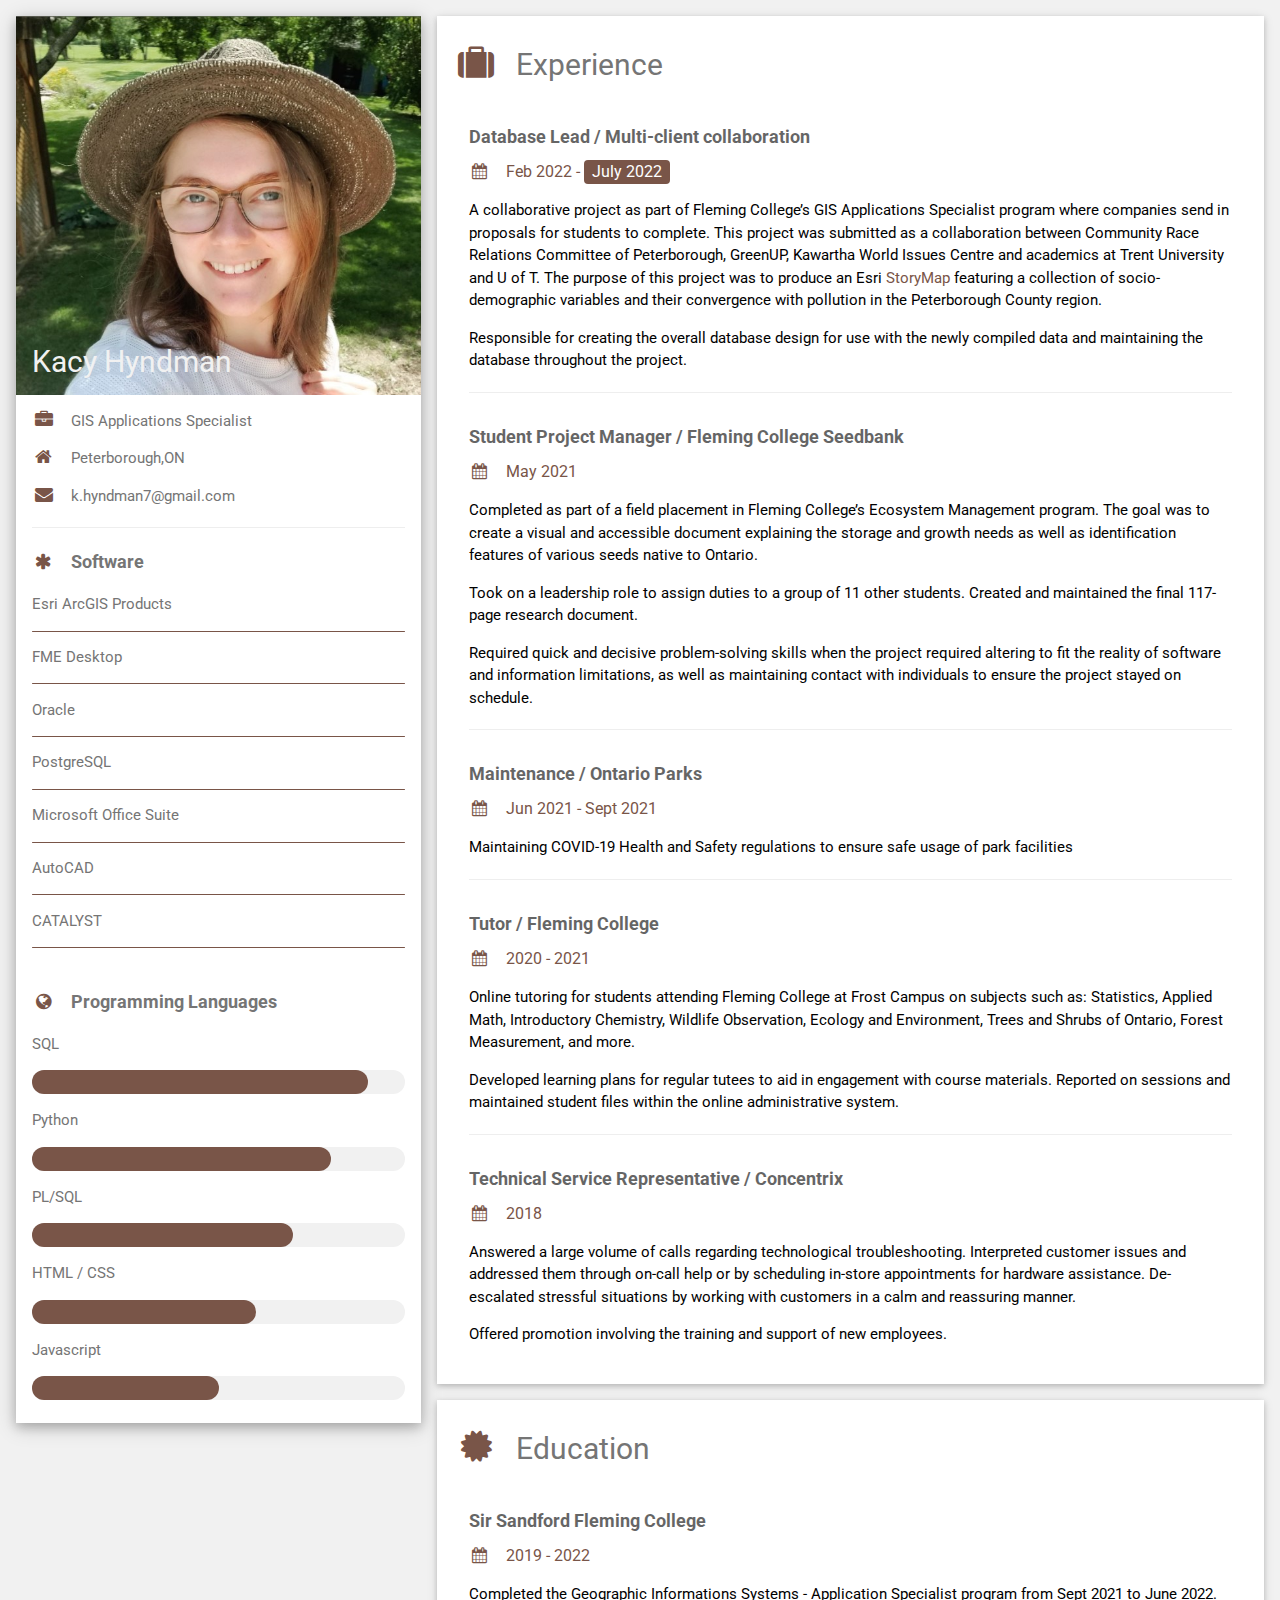
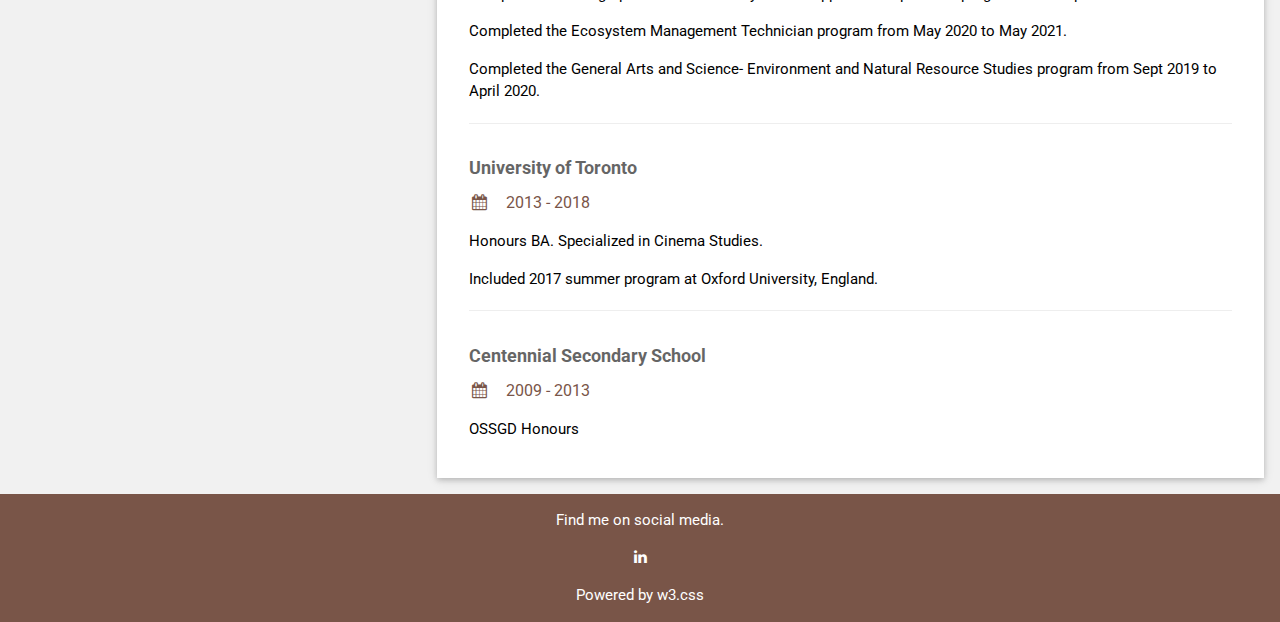
==== index.html @ 3c10084f "minor edits" ====
<!DOCTYPE html>
<html>
<head>
<title>Kacy Hyndman</title>
<meta charset="UTF-8">
<meta name="viewport" content="width=device-width, initial-scale=1">
<link rel="stylesheet" href="https://www.w3schools.com/w3css/4/w3.css">
<link rel='stylesheet' href='https://fonts.googleapis.com/css?family=Roboto'>
<link rel="stylesheet" href="https://cdnjs.cloudflare.com/ajax/libs/font-awesome/4.7.0/css/font-awesome.min.css">
<style>
html,body,h1,h2,h3,h4,h5,h6 {font-family: "Roboto", sans-serif}
a:link {color: #795548; text-decoration: none;}
a:visited {color: #795548; text-decoration: none;}
a:hover {color: #a57868; text-decoration: underline;}
a:active {color: #a57868;text-decoration: underline;}

a.ftr:link {color:white;}
a.ftr:visited {color:white;}
a.ftr:hover {color:LightGrey;}
</style>
</head>
<body class="w3-light-grey">

<!-- Page Container -->
<div class="w3-content w3-margin-top" style="max-width:1400px;">

  <!-- The Grid -->
  <div class="w3-row-padding">
  
    <!-- Left Column -->
    <div class="w3-third">
    
      <div class="w3-white w3-text-grey w3-card-4">
        <div class="w3-display-container">
          <img src="/images/kc_sq.jpg" style="width:100%" alt="Headshot">
          <div class="w3-display-bottomleft w3-container w3-text-light-grey">
            <h2>Kacy Hyndman</h2>
          </div>
        </div>
        <div class="w3-container">
          <p><i class="fa fa-briefcase fa-fw w3-margin-right w3-large w3-text-brown"></i>GIS Applications Specialist</p>
          <p><i class="fa fa-home fa-fw w3-margin-right w3-large w3-text-brown"></i>Peterborough,ON</p>
          <p><i class="fa fa-envelope fa-fw w3-margin-right w3-large w3-text-brown"></i>k.hyndman7@gmail.com</p>
          <hr>

          <p class="w3-large"><b><i class="fa fa-asterisk fa-fw w3-margin-right w3-text-brown"></i>Software</b></p>
          <p>Esri ArcGIS Products</p>
          <div class="w3-light-grey w3-round-xlarge w3-small">
            <div class="w3-container w3-center w3-round-xlarge w3-brown" style="width:100%"></div>
          </div>
          <p>FME Desktop</p>
          <div class="w3-light-grey w3-round-xlarge w3-small">
            <div class="w3-container w3-center w3-round-xlarge w3-brown" style="width:100%"></div>
          </div>
          <p>Oracle</p>
          <div class="w3-light-grey w3-round-xlarge w3-small">
            <div class="w3-container w3-center w3-round-xlarge w3-brown" style="width:100%"></div>
          </div>
          <p>PostgreSQL</p>
          <div class="w3-light-grey w3-round-xlarge w3-small">
            <div class="w3-container w3-center w3-round-xlarge w3-brown" style="width:100%"></div>
          </div>
          <p>Microsoft Office Suite</p>
          <div class="w3-light-grey w3-round-xlarge w3-small">
            <div class="w3-container w3-center w3-round-xlarge w3-brown" style="width:100%"></div>
          </div>
          <p>AutoCAD</p>
          <div class="w3-light-grey w3-round-xlarge w3-small">
            <div class="w3-container w3-center w3-round-xlarge w3-brown" style="width:100%"></div>
          </div>
          <p>CATALYST</p>
          <div class="w3-light-grey w3-round-xlarge w3-small">
            <div class="w3-container w3-center w3-round-xlarge w3-brown" style="width:100%"></div>
          </div>
          <br>

          <p class="w3-large w3-text-theme"><b><i class="fa fa-globe fa-fw w3-margin-right w3-text-brown"></i>Programming Languages</b></p>
          <p>SQL</p>
          <div class="w3-light-grey w3-round-xlarge">
            <div class="w3-round-xlarge w3-brown" style="height:24px;width:90%"></div>
          </div>
          <p>Python</p>
          <div class="w3-light-grey w3-round-xlarge">
            <div class="w3-round-xlarge w3-brown" style="height:24px;width:80%"></div>
          </div>
          <p>PL/SQL</p>
          <div class="w3-light-grey w3-round-xlarge">
            <div class="w3-round-xlarge w3-brown" style="height:24px;width:70%"></div>
          </div>
          <p>HTML / CSS</p>
          <div class="w3-light-grey w3-round-xlarge">
            <div class="w3-round-xlarge w3-brown" style="height:24px;width:60%"></div>
          </div>
          <p>Javascript</p>
          <div class="w3-light-grey w3-round-xlarge">
            <div class="w3-round-xlarge w3-brown" style="height:24px;width:50%"></div>
          </div>
          <br>
        </div>
      </div><br>

    <!-- End Left Column -->
    </div>

    <!-- Right Column -->
    <div class="w3-twothird">
    
      <div class="w3-container w3-card w3-white w3-margin-bottom">
        <h2 class="w3-text-grey w3-padding-16"><i class="fa fa-suitcase fa-fw w3-margin-right w3-xxlarge w3-text-brown"></i>Experience</h2>
        <div class="w3-container">
          <h5 class="w3-opacity"><b>Database Lead / Multi-client collaboration</b></h5>
          <h6 class="w3-text-brown"><i class="fa fa-calendar fa-fw w3-margin-right"></i>Feb 2022 -  <span class="w3-tag w3-brown w3-round">July 2022</span></h6>
          <p>A collaborative project as part of Fleming College’s GIS Applications Specialist program where companies send in proposals for students to complete. This project was submitted as a collaboration between Community Race Relations Committee of Peterborough, GreenUP, Kawartha World Issues Centre and academics at Trent University and U of T. The purpose of this project was to produce an Esri <a href=" https://storymaps.arcgis.com/stories/c59a59795aa84f74a427b7e9c25e2804" target="_blank"> StoryMap</a> featuring a collection of socio-demographic variables and their convergence with pollution in the Peterborough County region.
          </p>
          <p>Responsible for creating the overall database design for use with the newly compiled data and maintaining the database throughout the project.</p>
          <hr>
        </div>
        <div class="w3-container">
          <h5 class="w3-opacity"><b>Student Project Manager / Fleming College Seedbank</b></h5>
          <h6 class="w3-text-brown"><i class="fa fa-calendar fa-fw w3-margin-right"></i>May 2021</h6>
          <p>Completed as part of a field placement in Fleming College’s Ecosystem Management program. The goal was to create a visual and accessible document explaining the storage and growth needs as well as identification features of various seeds native to Ontario.</p>
          <p>Took on a leadership role to assign duties to a group of 11 other students. Created and maintained the final 117-page research document.</p>
          <p>Required quick and decisive problem-solving skills when the project required altering to fit the reality of software and information limitations, as well as maintaining contact with individuals to ensure the project stayed on schedule.</p>
          <hr>
        </div>
        <div class="w3-container">
          <h5 class="w3-opacity"><b>Maintenance / Ontario Parks</b></h5>
          <h6 class="w3-text-brown"><i class="fa fa-calendar fa-fw w3-margin-right"></i>Jun 2021 - Sept 2021</h6>
          <p>Maintaining COVID-19 Health and Safety regulations to ensure safe usage of park facilities</p> 
          <hr>
        </div>
        <div class="w3-container">
          <h5 class="w3-opacity"><b>Tutor / Fleming College</b></h5>
          <h6 class="w3-text-brown"><i class="fa fa-calendar fa-fw w3-margin-right"></i>2020 - 2021</h6>
          <p>Online tutoring for students attending Fleming College at Frost Campus on subjects such as: Statistics, Applied Math, Introductory Chemistry, Wildlife Observation, Ecology and Environment, Trees and Shrubs of Ontario, Forest Measurement, and more.</p>
          <p>Developed learning plans for regular tutees to aid in engagement with course materials. Reported on sessions and maintained student files within the online administrative system.</p>
          <hr>
        </div>
        <div class="w3-container">
          <h5 class="w3-opacity"><b>Technical Service Representative / Concentrix</b></h5>
          <h6 class="w3-text-brown"><i class="fa fa-calendar fa-fw w3-margin-right"></i>2018</h6>
          <p>Answered a large volume of calls regarding technological troubleshooting. Interpreted customer issues and addressed them through on-call help or by scheduling in-store appointments for hardware assistance. De-escalated stressful situations by working with customers in a calm and reassuring manner. </p>
          <p>Offered promotion involving the training and support of new employees.</p>
          <br>
        </div>
      </div>

      <div class="w3-container w3-card w3-white">
        <h2 class="w3-text-grey w3-padding-16"><i class="fa fa-certificate fa-fw w3-margin-right w3-xxlarge w3-text-brown"></i>Education</h2>
        <div class="w3-container">
          <h5 class="w3-opacity"><b>Sir Sandford Fleming College</b></h5>
          <h6 class="w3-text-brown"><i class="fa fa-calendar fa-fw w3-margin-right"></i>2019 - 2022</h6>
          <p>Completed the Geographic Informations Systems - Application Specialist program from Sept 2021 to June 2022.</p>
          <p>Completed the Ecosystem Management Technician program from May 2020 to May 2021.</p>
          <p>Completed the General Arts and Science- Environment and Natural Resource Studies program from Sept 2019 to April 2020.</p>
          <hr>
        </div>
        <div class="w3-container">
          <h5 class="w3-opacity"><b>University of Toronto</b></h5>
          <h6 class="w3-text-brown"><i class="fa fa-calendar fa-fw w3-margin-right"></i>2013 - 2018</h6>
          <p>Honours BA. Specialized in Cinema Studies.</p>
          <p>Included 2017 summer program at Oxford University, England.</p>
          <hr>
        </div>
        <div class="w3-container">
          <h5 class="w3-opacity"><b>Centennial Secondary School</b></h5>
          <h6 class="w3-text-brown"><i class="fa fa-calendar fa-fw w3-margin-right"></i>2009 - 2013</h6>
          <p>OSSGD Honours</p><br>
        </div>
      </div>

    <!-- End Right Column -->
    </div>
    
  <!-- End Grid -->
  </div>
  
  <!-- End Page Container -->
</div>

<footer class="w3-container w3-brown w3-center w3-margin-top">
  <p>Find me on social media.</p>
  <!-- <i class="fa fa-facebook-official w3-hover-opacity"></i>
  <i class="fa fa-instagram w3-hover-opacity"></i>
  <i class="fa fa-snapchat w3-hover-opacity"></i>
  <i class="fa fa-pinterest-p w3-hover-opacity"></i>
  <i class="fa fa-twitter w3-hover-opacity"></i> -->
  <a href="https://www.linkedin.com/in/kacy-hyndman-00a052120" class="ftr fa fa-linkedin w3-hover-opacity" target="_blank"></a>
  <p>Powered by <a class="ftr" href="https://www.w3schools.com/w3css/default.asp" target="_blank">w3.css</a></p>
</footer>

</body>
</html>
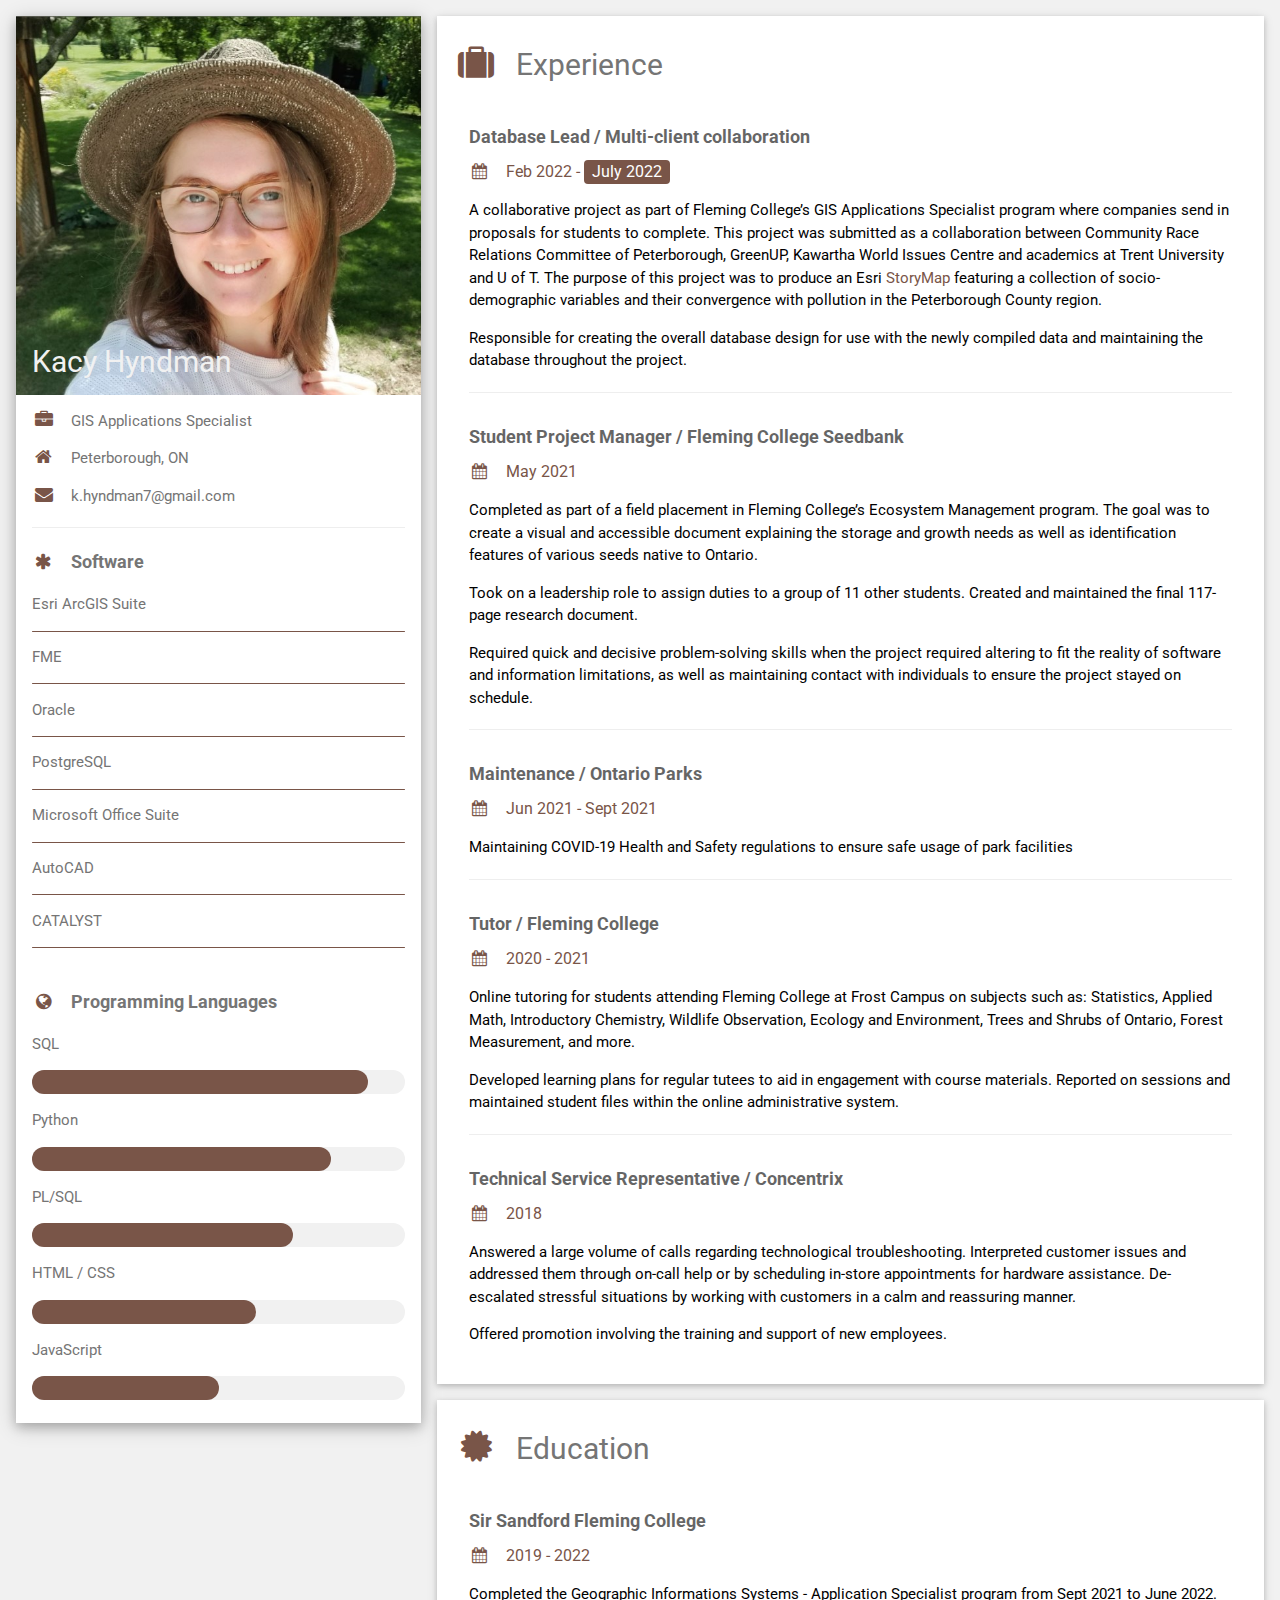
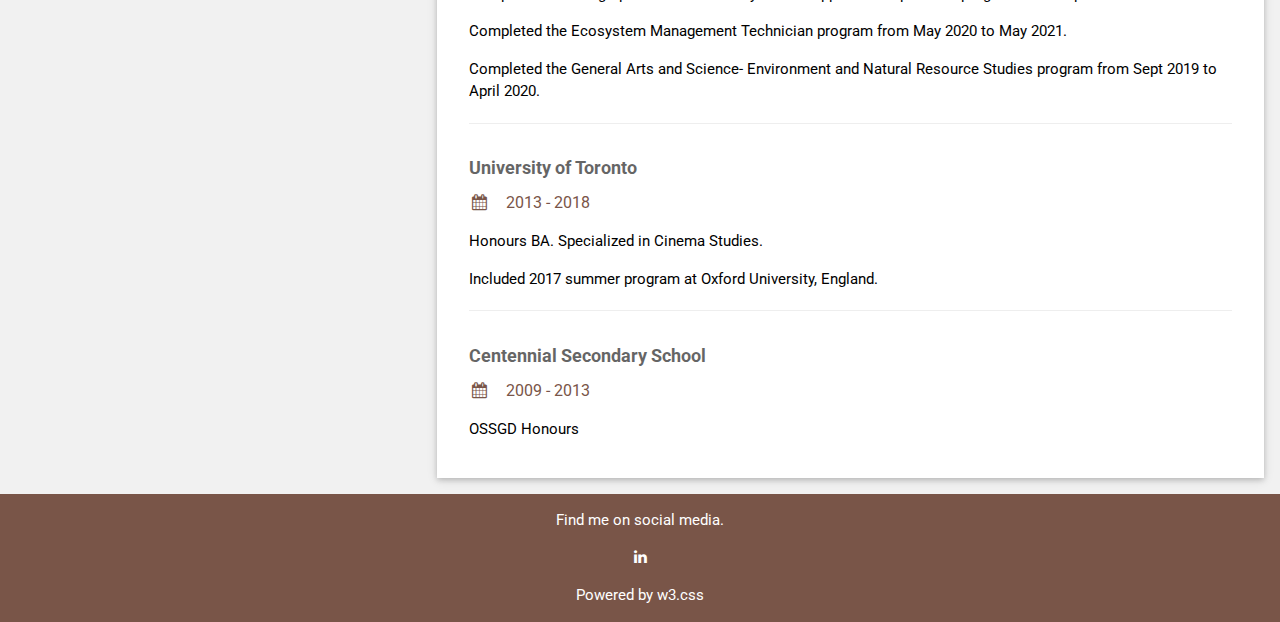
==== commit 3be913e5: "text edits" ====
--- a/index.html
+++ b/index.html
@@ -39,16 +39,16 @@
         </div>
         <div class="w3-container">
           <p><i class="fa fa-briefcase fa-fw w3-margin-right w3-large w3-text-brown"></i>GIS Applications Specialist</p>
-          <p><i class="fa fa-home fa-fw w3-margin-right w3-large w3-text-brown"></i>Peterborough,ON</p>
+          <p><i class="fa fa-home fa-fw w3-margin-right w3-large w3-text-brown"></i>Peterborough, ON</p>
           <p><i class="fa fa-envelope fa-fw w3-margin-right w3-large w3-text-brown"></i>k.hyndman7@gmail.com</p>
           <hr>
 
           <p class="w3-large"><b><i class="fa fa-asterisk fa-fw w3-margin-right w3-text-brown"></i>Software</b></p>
-          <p>Esri ArcGIS Products</p>
+          <p>Esri ArcGIS Suite</p>
           <div class="w3-light-grey w3-round-xlarge w3-small">
             <div class="w3-container w3-center w3-round-xlarge w3-brown" style="width:100%"></div>
           </div>
-          <p>FME Desktop</p>
+          <p>FME</p>
           <div class="w3-light-grey w3-round-xlarge w3-small">
             <div class="w3-container w3-center w3-round-xlarge w3-brown" style="width:100%"></div>
           </div>
@@ -91,7 +91,7 @@
           <div class="w3-light-grey w3-round-xlarge">
             <div class="w3-round-xlarge w3-brown" style="height:24px;width:60%"></div>
           </div>
-          <p>Javascript</p>
+          <p>JavaScript</p>
           <div class="w3-light-grey w3-round-xlarge">
             <div class="w3-round-xlarge w3-brown" style="height:24px;width:50%"></div>
           </div>
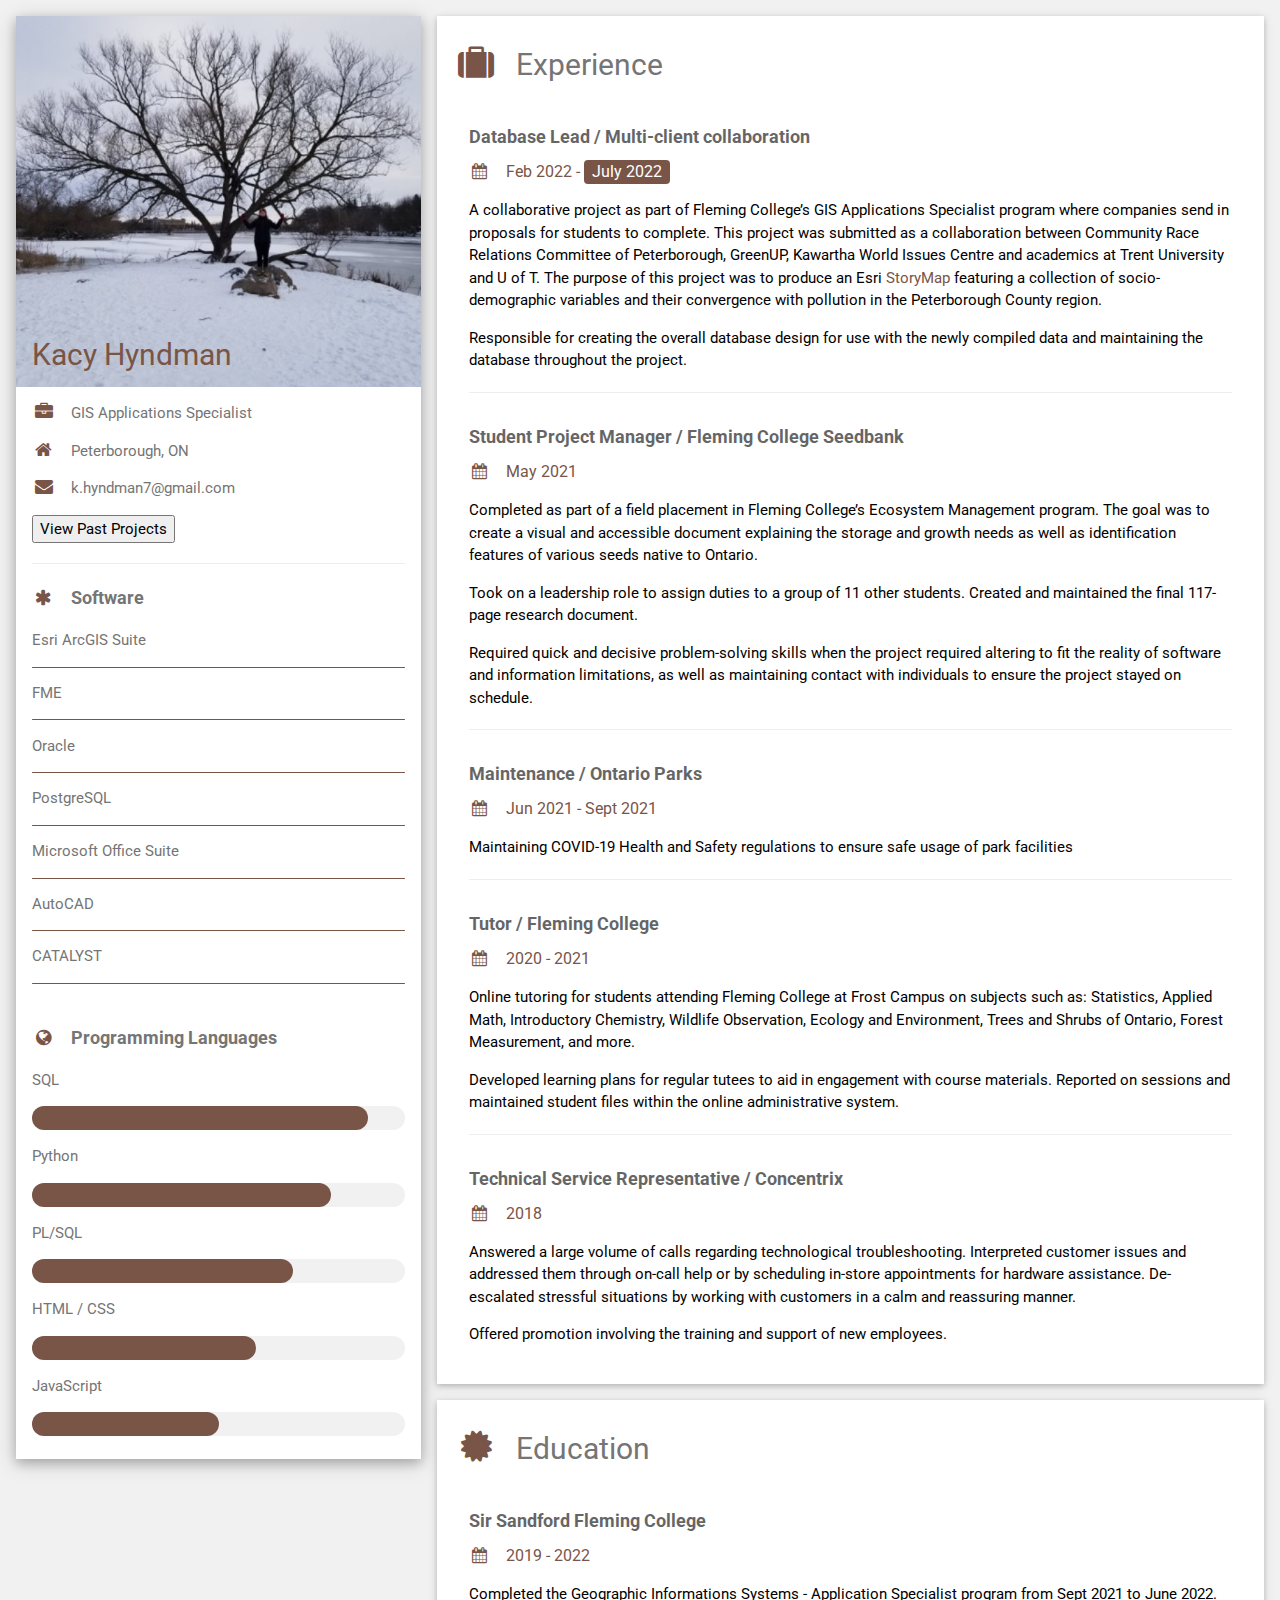
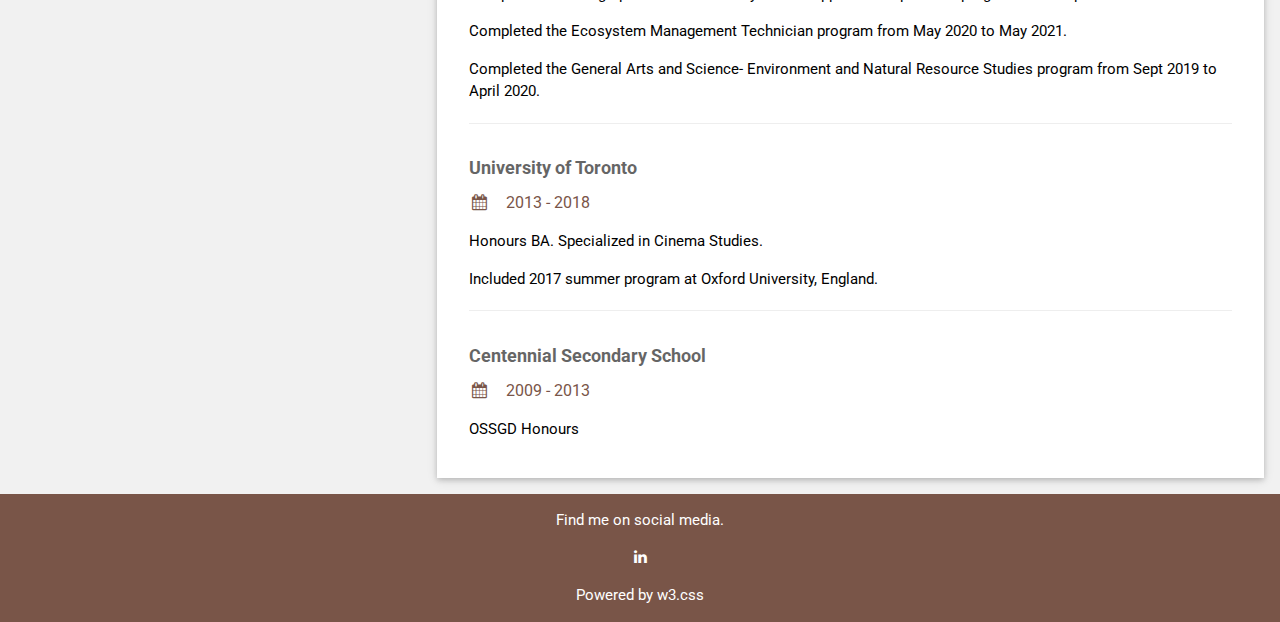
==== commit 2b5a43ed: "button" ====
--- a/index.html
+++ b/index.html
@@ -32,8 +32,8 @@
     
       <div class="w3-white w3-text-grey w3-card-4">
         <div class="w3-display-container">
-          <img src="/images/kc_sq.jpg" style="width:100%" alt="Headshot">
-          <div class="w3-display-bottomleft w3-container w3-text-light-grey">
+          <img src="/images/winter_small.jpg" style="width:100%" alt="Winter in Peterborough">
+          <div class="w3-display-bottomleft w3-container w3-text-brown">
             <h2>Kacy Hyndman</h2>
           </div>
         </div>
@@ -41,6 +41,7 @@
           <p><i class="fa fa-briefcase fa-fw w3-margin-right w3-large w3-text-brown"></i>GIS Applications Specialist</p>
           <p><i class="fa fa-home fa-fw w3-margin-right w3-large w3-text-brown"></i>Peterborough, ON</p>
           <p><i class="fa fa-envelope fa-fw w3-margin-right w3-large w3-text-brown"></i>k.hyndman7@gmail.com</p>
+          <button type="button" onclick="location.href='https://khynd.github.io/pastprojects.html'">View Past Projects</button>
           <hr>
 
           <p class="w3-large"><b><i class="fa fa-asterisk fa-fw w3-margin-right w3-text-brown"></i>Software</b></p>
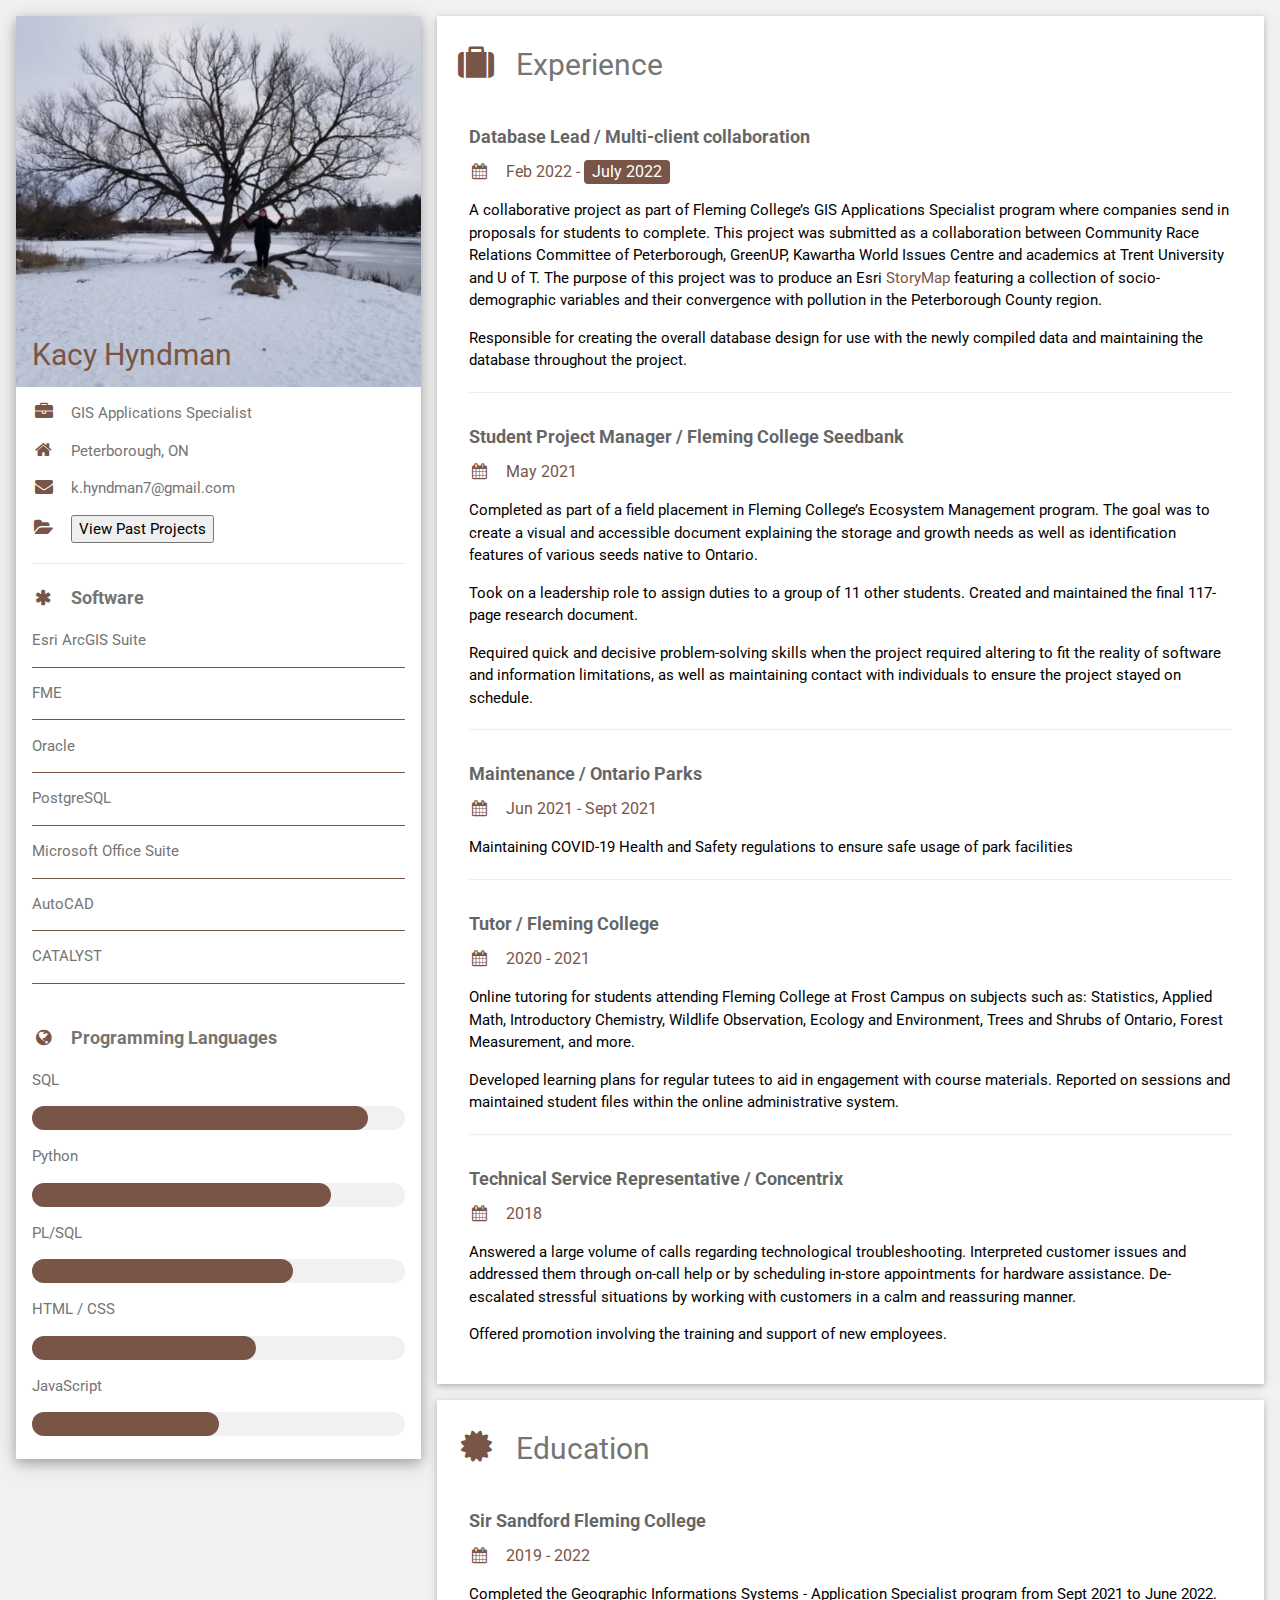
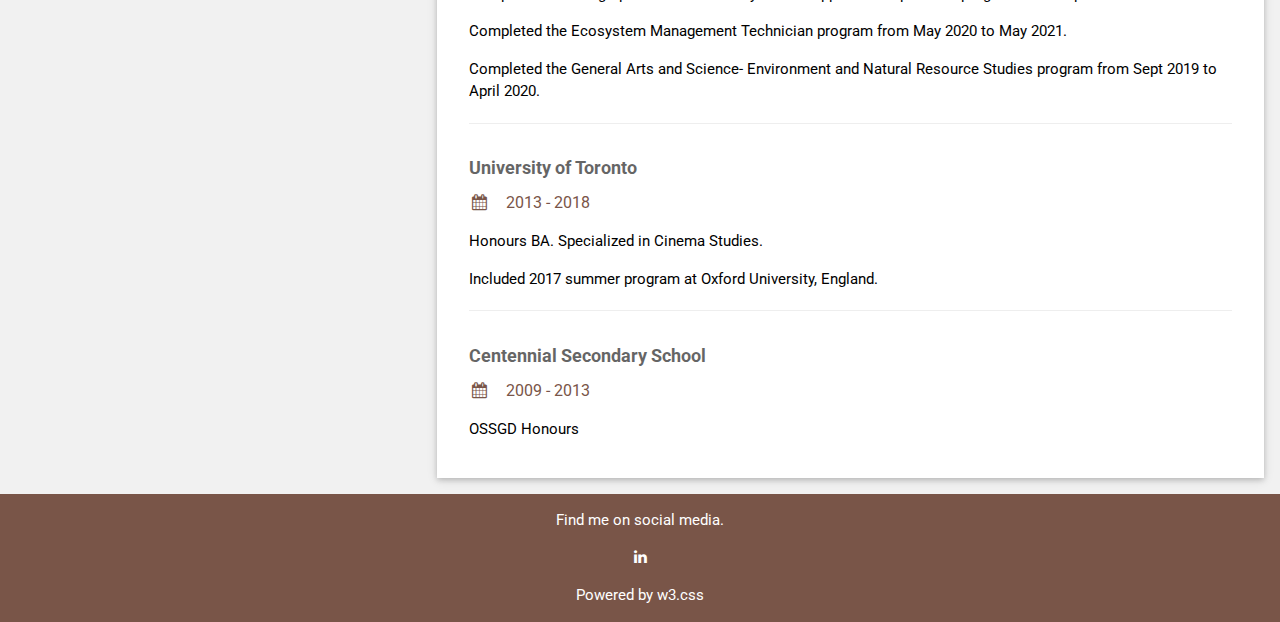
==== commit 7edc5929: "button image prev" ====
--- a/index.html
+++ b/index.html
@@ -41,7 +41,7 @@
           <p><i class="fa fa-briefcase fa-fw w3-margin-right w3-large w3-text-brown"></i>GIS Applications Specialist</p>
           <p><i class="fa fa-home fa-fw w3-margin-right w3-large w3-text-brown"></i>Peterborough, ON</p>
           <p><i class="fa fa-envelope fa-fw w3-margin-right w3-large w3-text-brown"></i>k.hyndman7@gmail.com</p>
-          <button type="button" onclick="location.href='https://khynd.github.io/pastprojects.html'">View Past Projects</button>
+          <p><i class="fa fa-folder-open fa-fw w3-margin-right w3-large w3-text-brown"></i><button type="button" onclick="location.href='https://khynd.github.io/pastprojects.html'">View Past Projects</button></p>
           <hr>
 
           <p class="w3-large"><b><i class="fa fa-asterisk fa-fw w3-margin-right w3-text-brown"></i>Software</b></p>
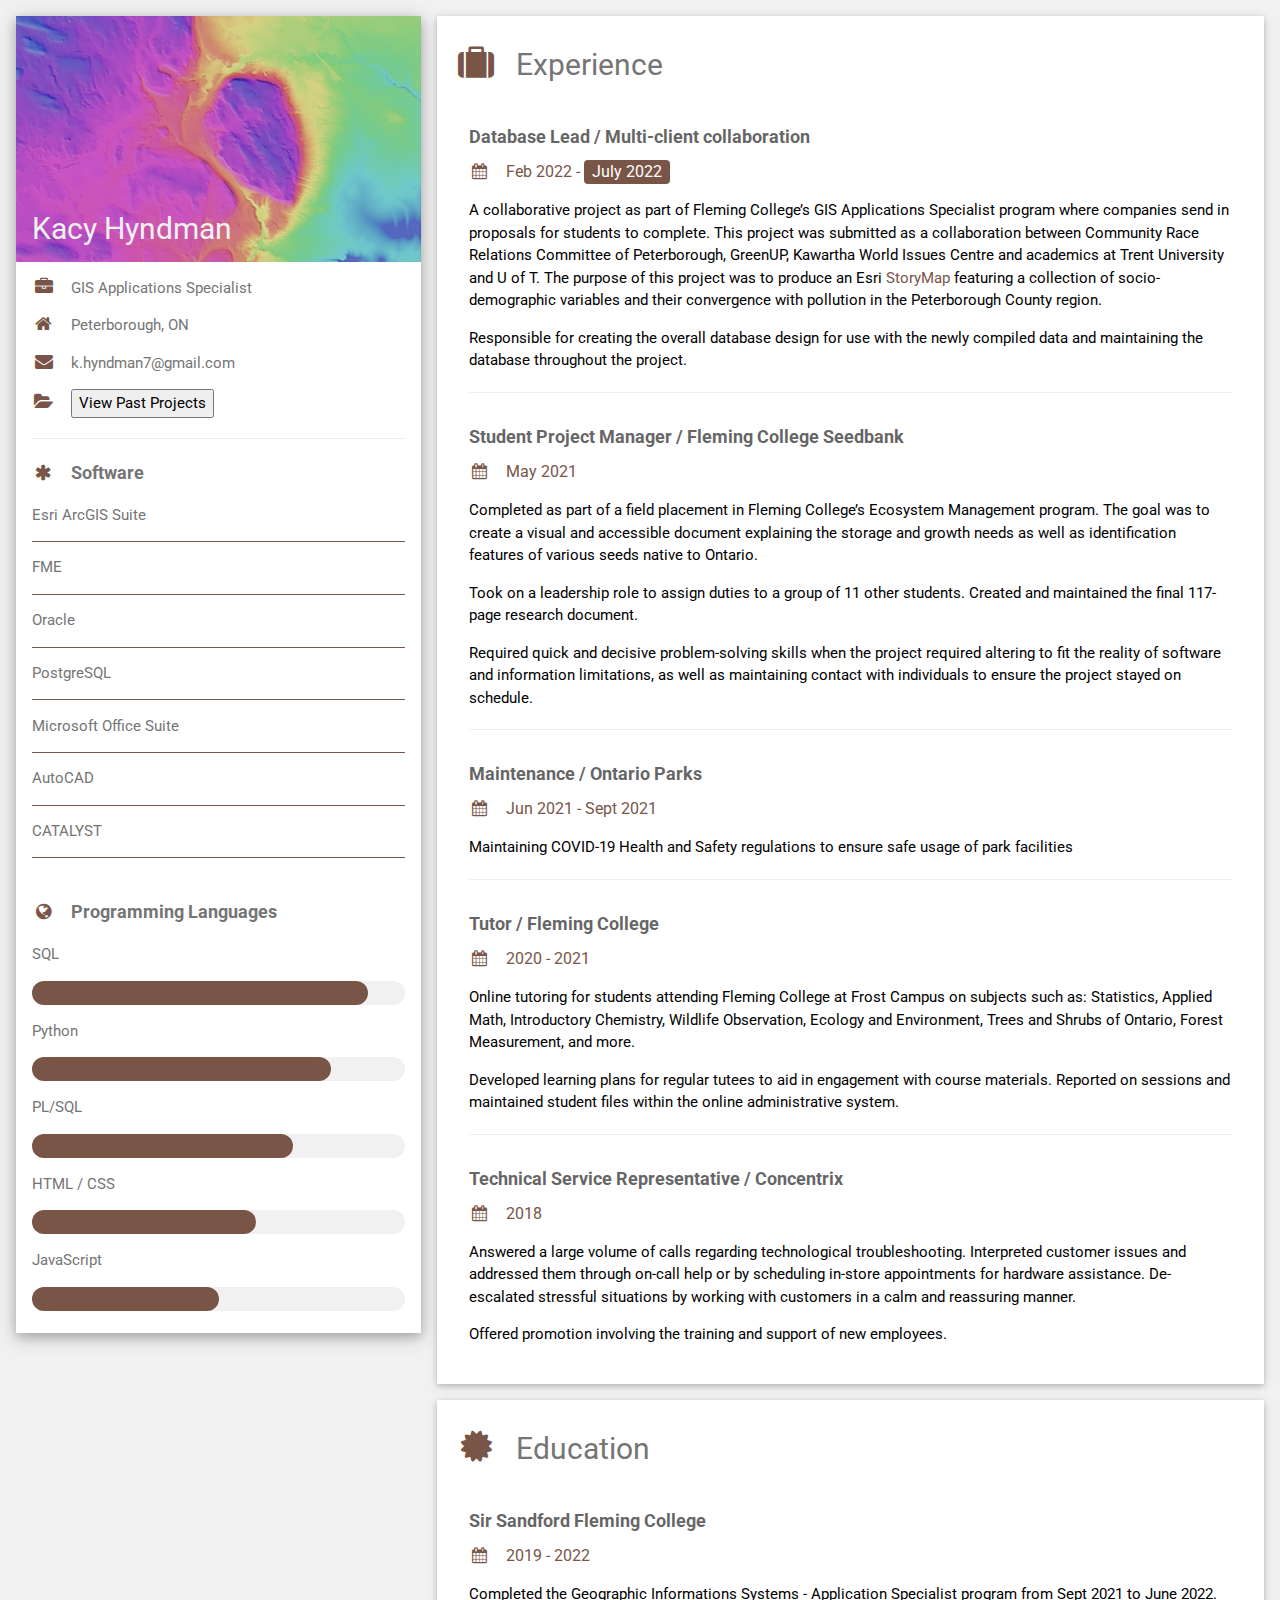
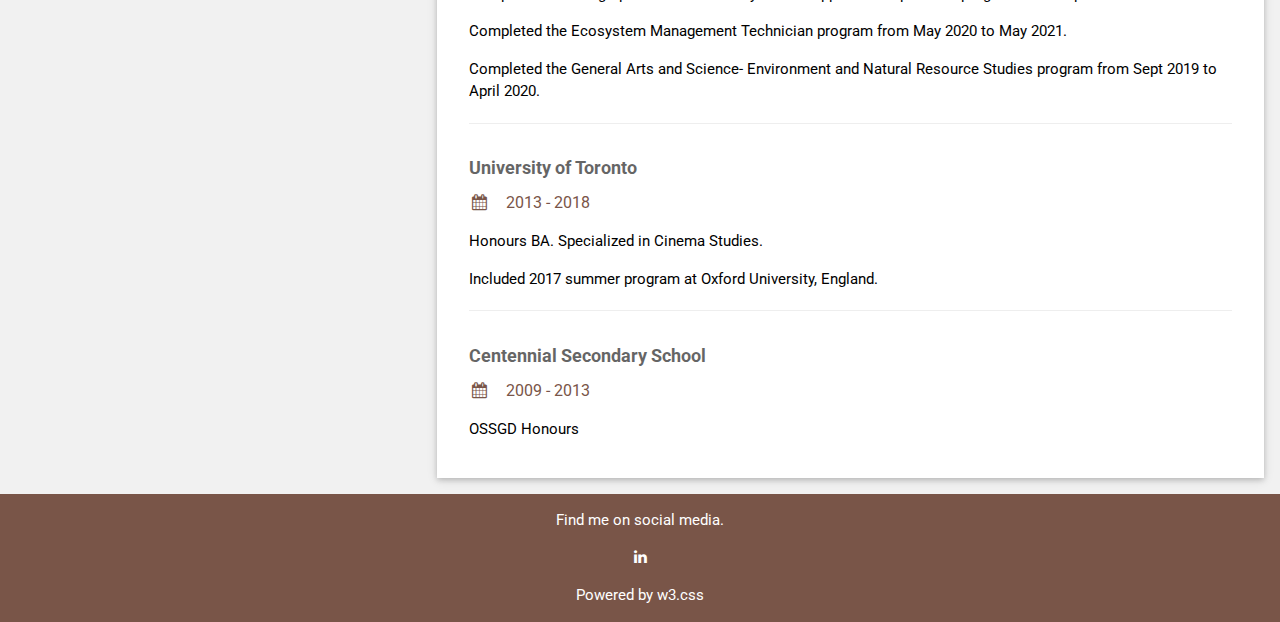
==== commit 730f2216: "main pg update" ====
--- a/index.html
+++ b/index.html
@@ -32,8 +32,8 @@
     
       <div class="w3-white w3-text-grey w3-card-4">
         <div class="w3-display-container">
-          <img src="/images/winter_small.jpg" style="width:100%" alt="Winter in Peterborough">
-          <div class="w3-display-bottomleft w3-container w3-text-brown">
+          <img src="/images/csEnhance2.jpg" style="width:100%" alt="Chromostereo enhanced image of Milton, ON with lowered saturation">
+          <div class="w3-display-bottomleft w3-container w3-text-light-grey">
             <h2>Kacy Hyndman</h2>
           </div>
         </div>
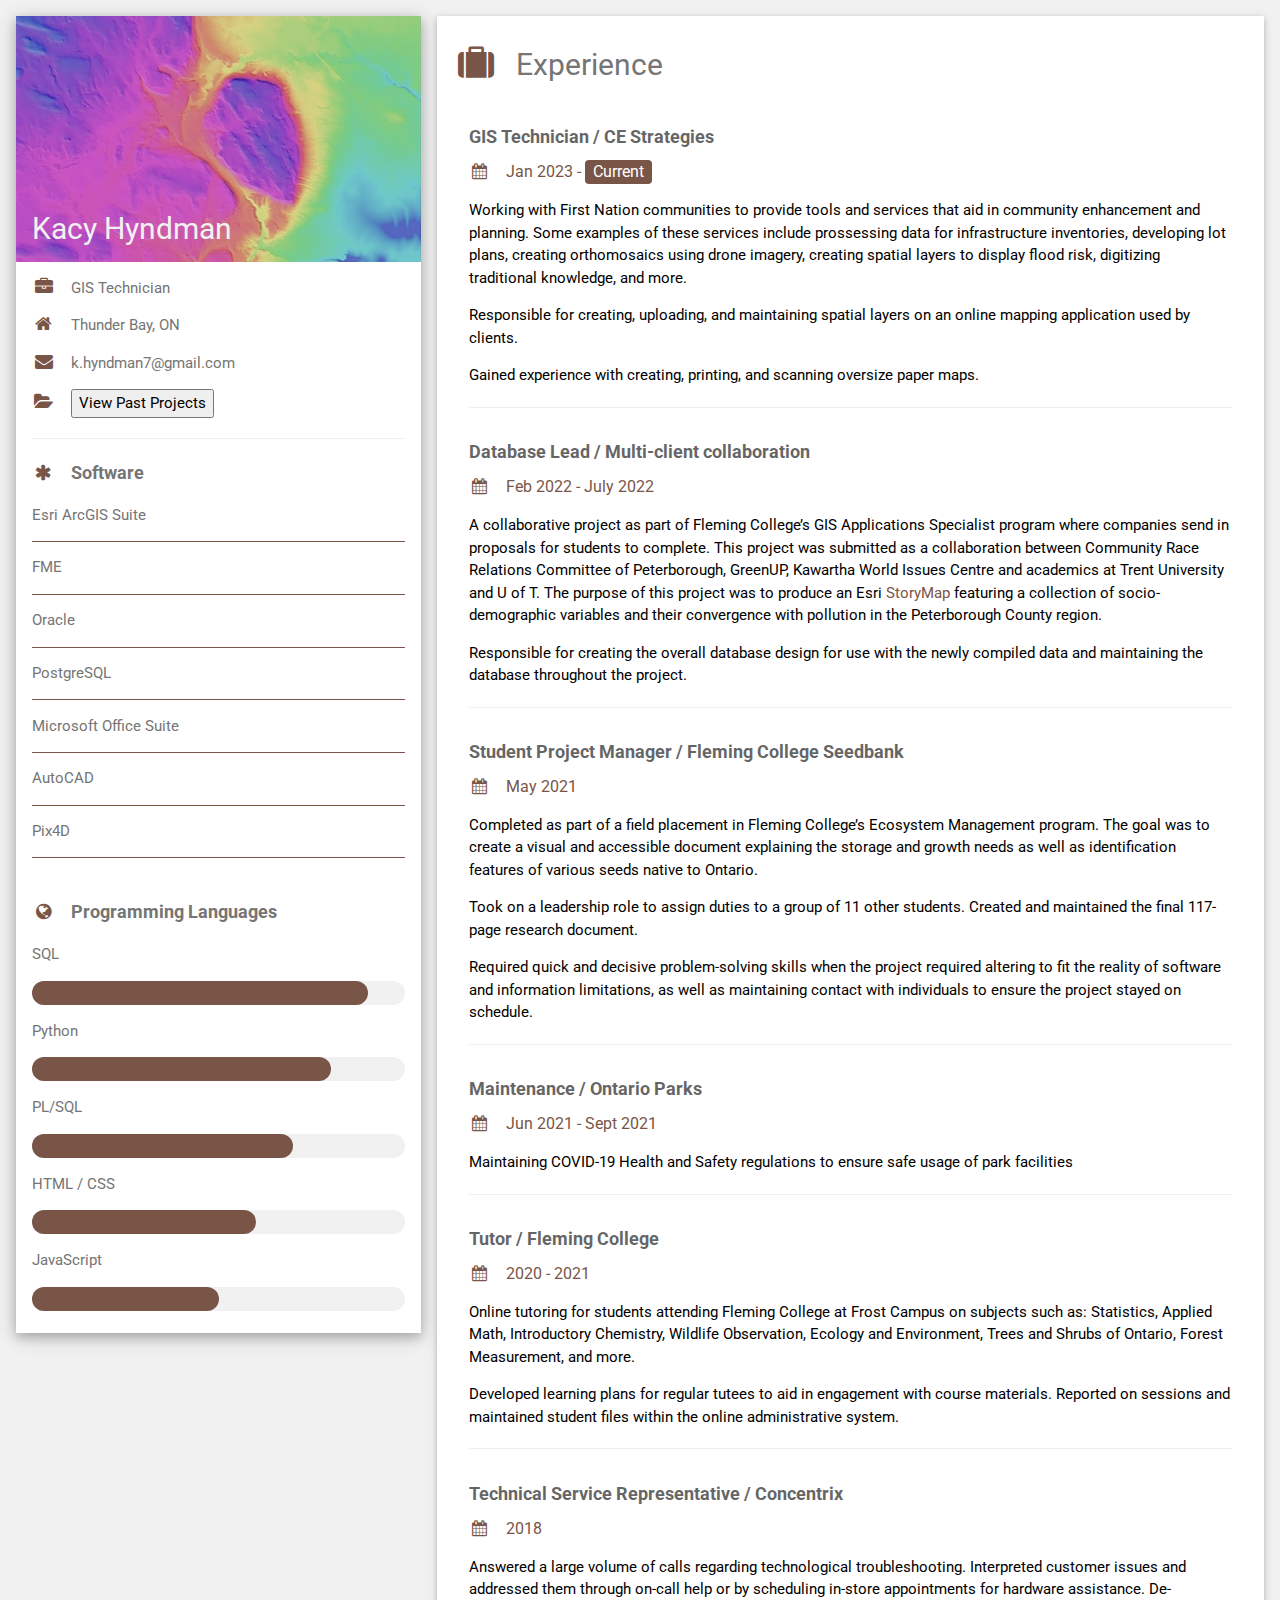
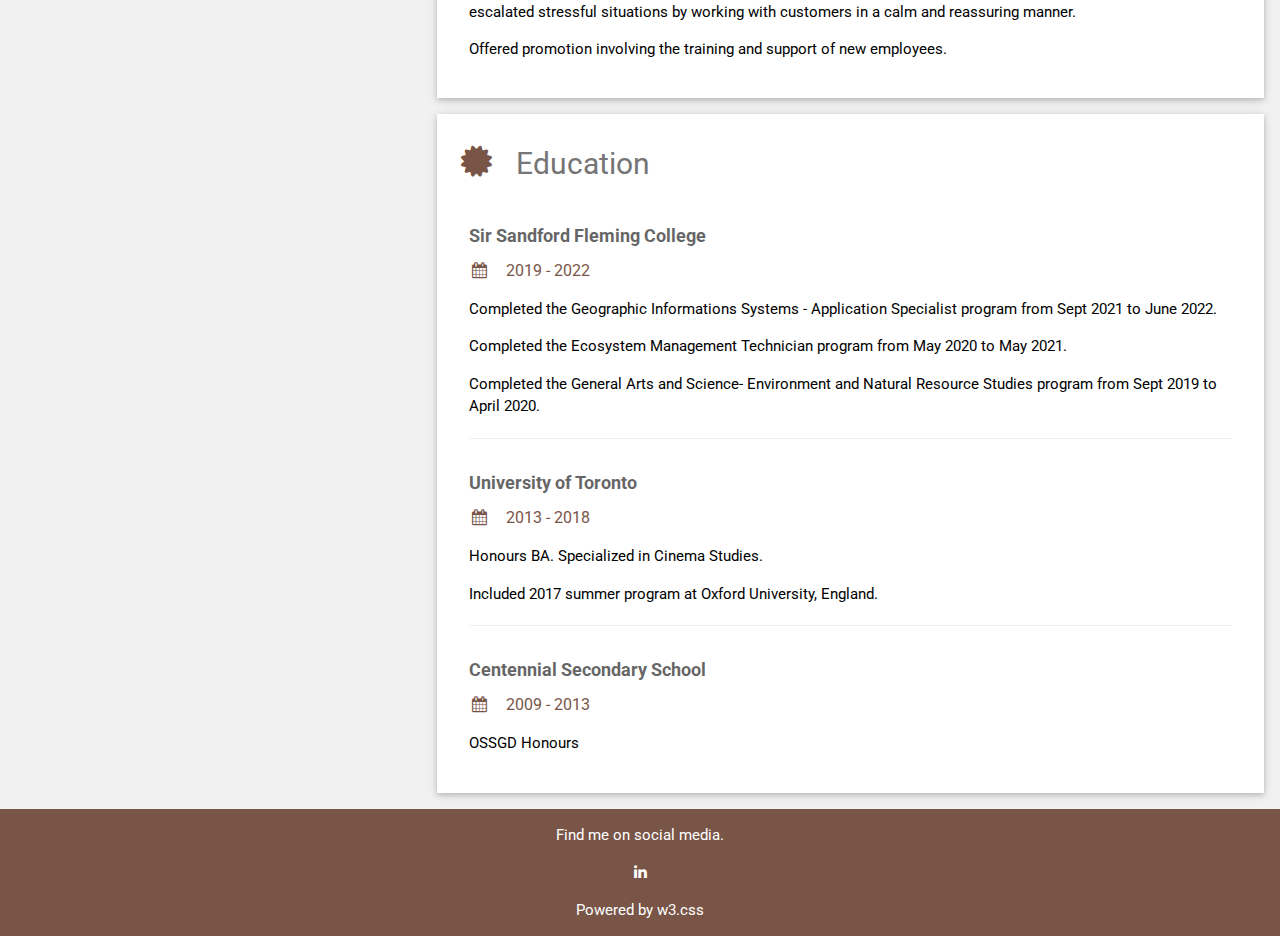
==== commit dd35e1c3: "Update index.html" ====
--- a/index.html
+++ b/index.html
@@ -38,8 +38,8 @@
           </div>
         </div>
         <div class="w3-container">
-          <p><i class="fa fa-briefcase fa-fw w3-margin-right w3-large w3-text-brown"></i>GIS Applications Specialist</p>
-          <p><i class="fa fa-home fa-fw w3-margin-right w3-large w3-text-brown"></i>Peterborough, ON</p>
+          <p><i class="fa fa-briefcase fa-fw w3-margin-right w3-large w3-text-brown"></i>GIS Technician</p>
+          <p><i class="fa fa-home fa-fw w3-margin-right w3-large w3-text-brown"></i>Thunder Bay, ON</p>
           <p><i class="fa fa-envelope fa-fw w3-margin-right w3-large w3-text-brown"></i>k.hyndman7@gmail.com</p>
           <p><i class="fa fa-folder-open fa-fw w3-margin-right w3-large w3-text-brown"></i><button type="button" onclick="location.href='https://khynd.github.io/pastprojects.html'">View Past Projects</button></p>
           <hr>
@@ -69,7 +69,7 @@
           <div class="w3-light-grey w3-round-xlarge w3-small">
             <div class="w3-container w3-center w3-round-xlarge w3-brown" style="width:100%"></div>
           </div>
-          <p>CATALYST</p>
+          <p>Pix4D</p>
           <div class="w3-light-grey w3-round-xlarge w3-small">
             <div class="w3-container w3-center w3-round-xlarge w3-brown" style="width:100%"></div>
           </div>
@@ -109,8 +109,17 @@
       <div class="w3-container w3-card w3-white w3-margin-bottom">
         <h2 class="w3-text-grey w3-padding-16"><i class="fa fa-suitcase fa-fw w3-margin-right w3-xxlarge w3-text-brown"></i>Experience</h2>
         <div class="w3-container">
+          <h5 class="w3-opacity"><b>GIS Technician / CE Strategies</b></h5>
+          <h6 class="w3-text-brown"><i class="fa fa-calendar fa-fw w3-margin-right"></i>Jan 2023 - <span class="w3-tag w3-brown w3-round">Current</span></h6>
+          <p>Working with First Nation communities to provide tools and services that aid in community enhancement and planning. Some examples of these services include prossessing data for infrastructure inventories, developing lot plans, creating orthomosaics using drone imagery, creating spatial layers to display flood risk, digitizing traditional knowledge, and more.
+          </p>
+          <p>Responsible for creating, uploading, and maintaining spatial layers on an online mapping application used by clients.</p>
+          <p>Gained experience with creating, printing, and scanning oversize paper maps.</p>
+          <hr>
+        </div>
+        <div class="w3-container">
           <h5 class="w3-opacity"><b>Database Lead / Multi-client collaboration</b></h5>
-          <h6 class="w3-text-brown"><i class="fa fa-calendar fa-fw w3-margin-right"></i>Feb 2022 -  <span class="w3-tag w3-brown w3-round">July 2022</span></h6>
+          <h6 class="w3-text-brown"><i class="fa fa-calendar fa-fw w3-margin-right"></i>Feb 2022 - July 2022</span></h6>
           <p>A collaborative project as part of Fleming College’s GIS Applications Specialist program where companies send in proposals for students to complete. This project was submitted as a collaboration between Community Race Relations Committee of Peterborough, GreenUP, Kawartha World Issues Centre and academics at Trent University and U of T. The purpose of this project was to produce an Esri <a href=" https://storymaps.arcgis.com/stories/c59a59795aa84f74a427b7e9c25e2804" target="_blank"> StoryMap</a> featuring a collection of socio-demographic variables and their convergence with pollution in the Peterborough County region.
           </p>
           <p>Responsible for creating the overall database design for use with the newly compiled data and maintaining the database throughout the project.</p>
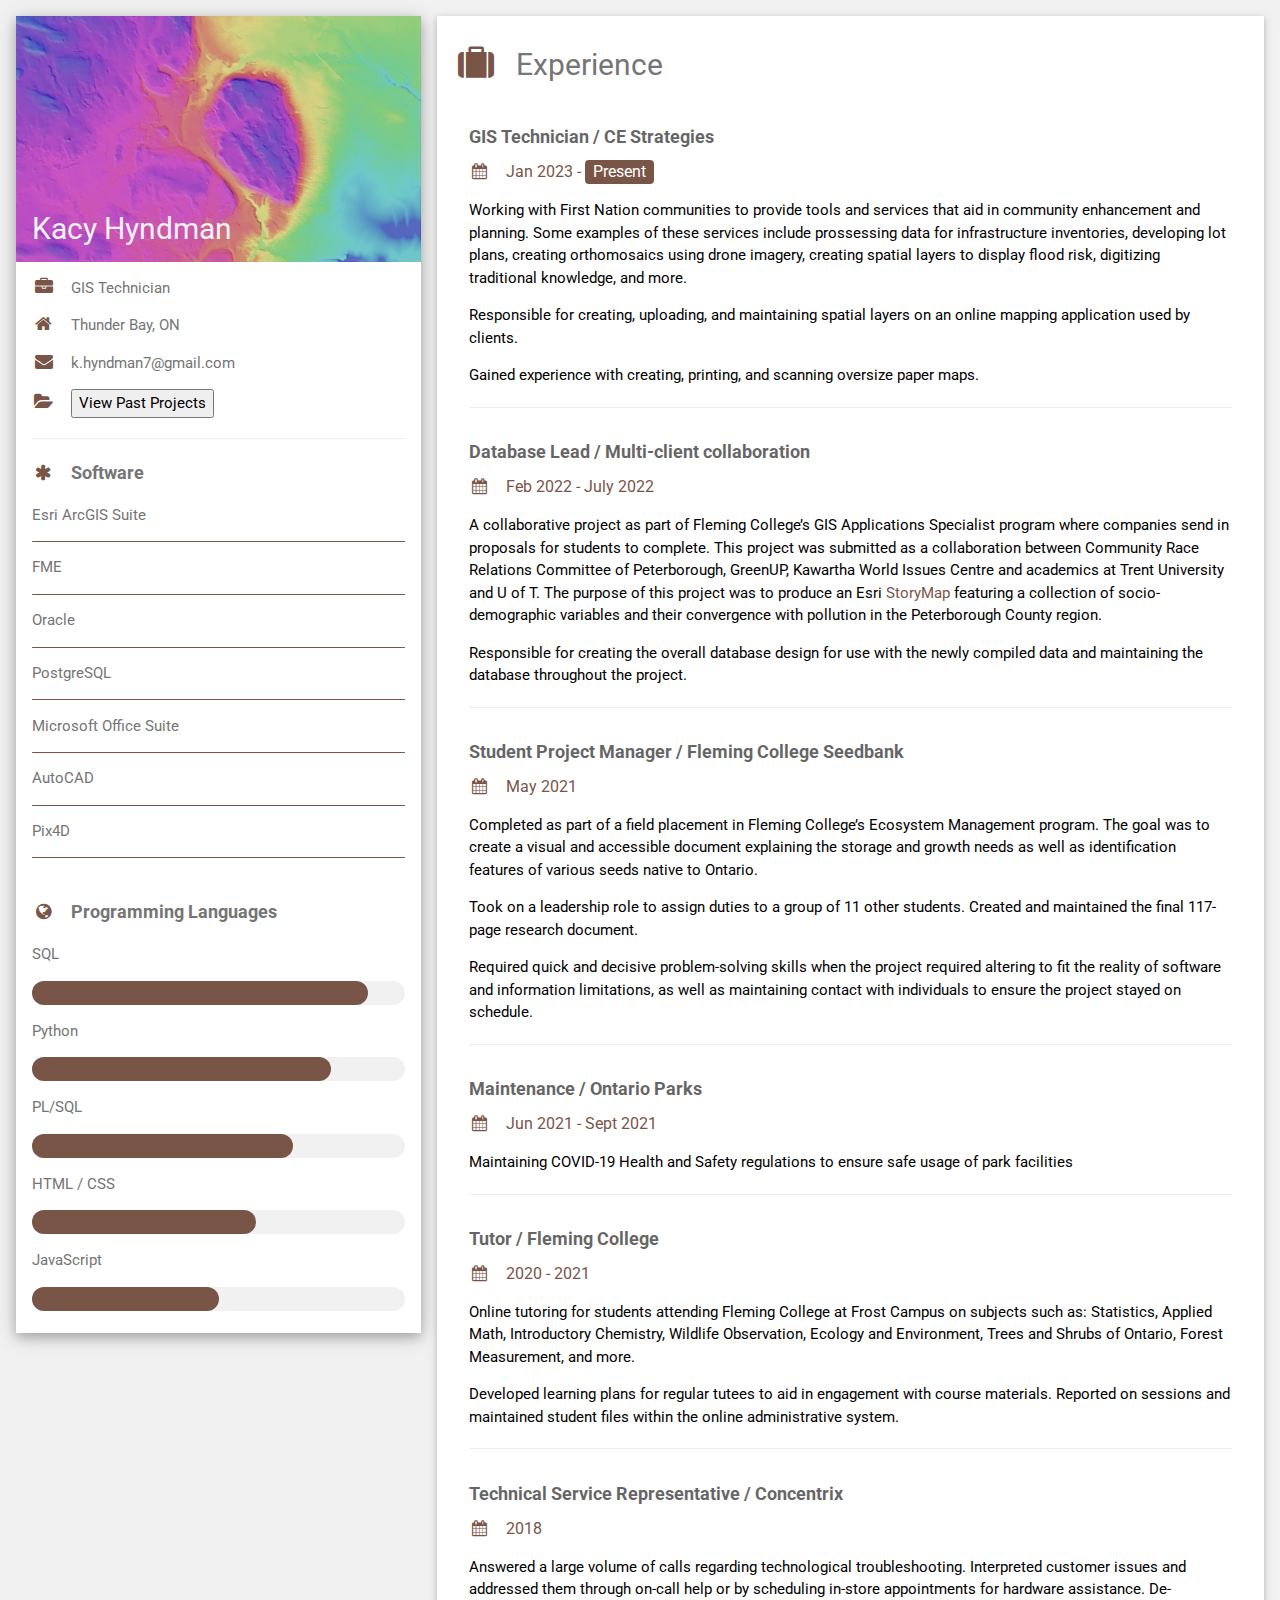
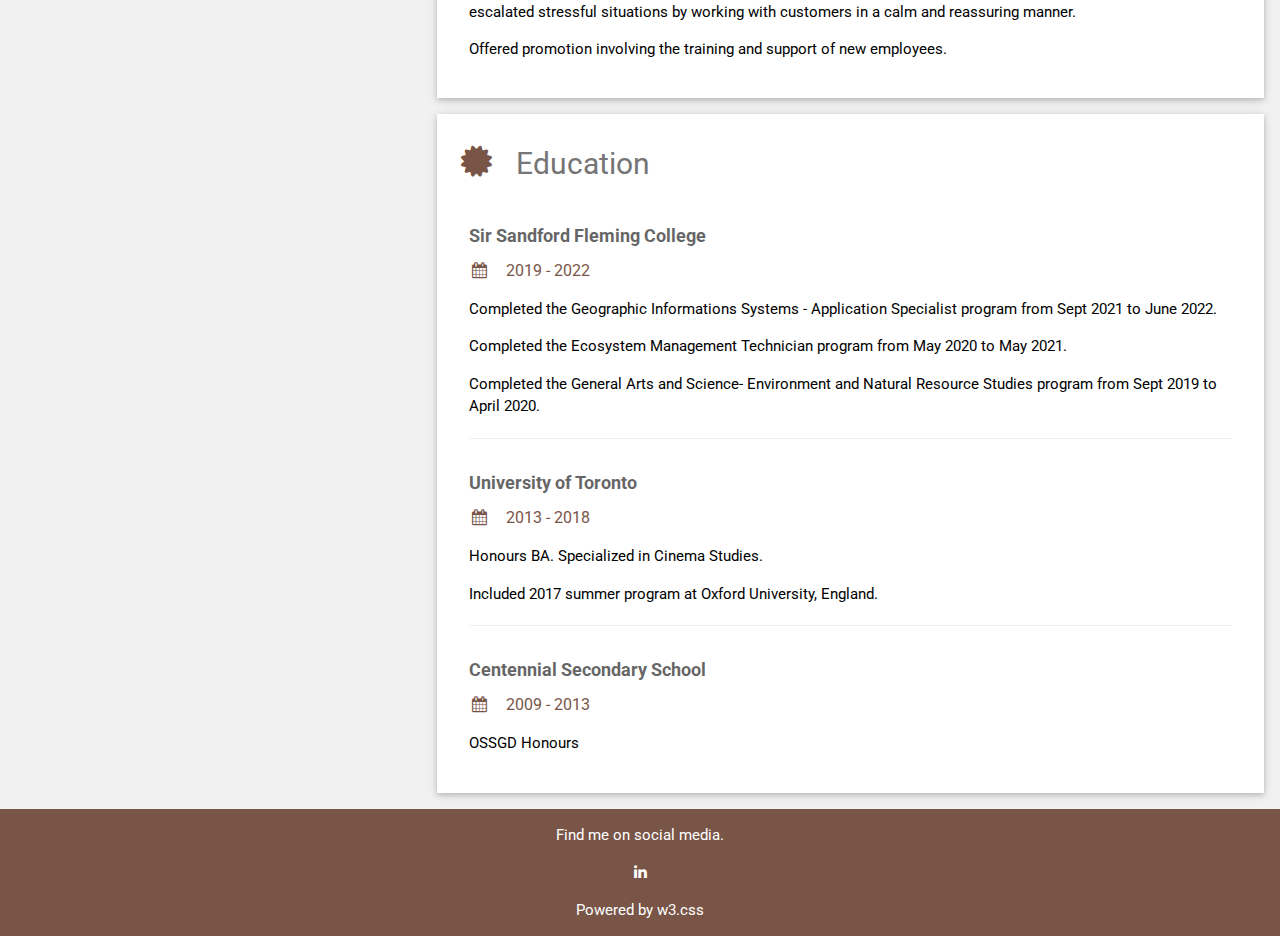
==== commit 271c2ea7: "present" ====
--- a/index.html
+++ b/index.html
@@ -110,7 +110,7 @@
         <h2 class="w3-text-grey w3-padding-16"><i class="fa fa-suitcase fa-fw w3-margin-right w3-xxlarge w3-text-brown"></i>Experience</h2>
         <div class="w3-container">
           <h5 class="w3-opacity"><b>GIS Technician / CE Strategies</b></h5>
-          <h6 class="w3-text-brown"><i class="fa fa-calendar fa-fw w3-margin-right"></i>Jan 2023 - <span class="w3-tag w3-brown w3-round">Current</span></h6>
+          <h6 class="w3-text-brown"><i class="fa fa-calendar fa-fw w3-margin-right"></i>Jan 2023 - <span class="w3-tag w3-brown w3-round">Present</span></h6>
           <p>Working with First Nation communities to provide tools and services that aid in community enhancement and planning. Some examples of these services include prossessing data for infrastructure inventories, developing lot plans, creating orthomosaics using drone imagery, creating spatial layers to display flood risk, digitizing traditional knowledge, and more.
           </p>
           <p>Responsible for creating, uploading, and maintaining spatial layers on an online mapping application used by clients.</p>
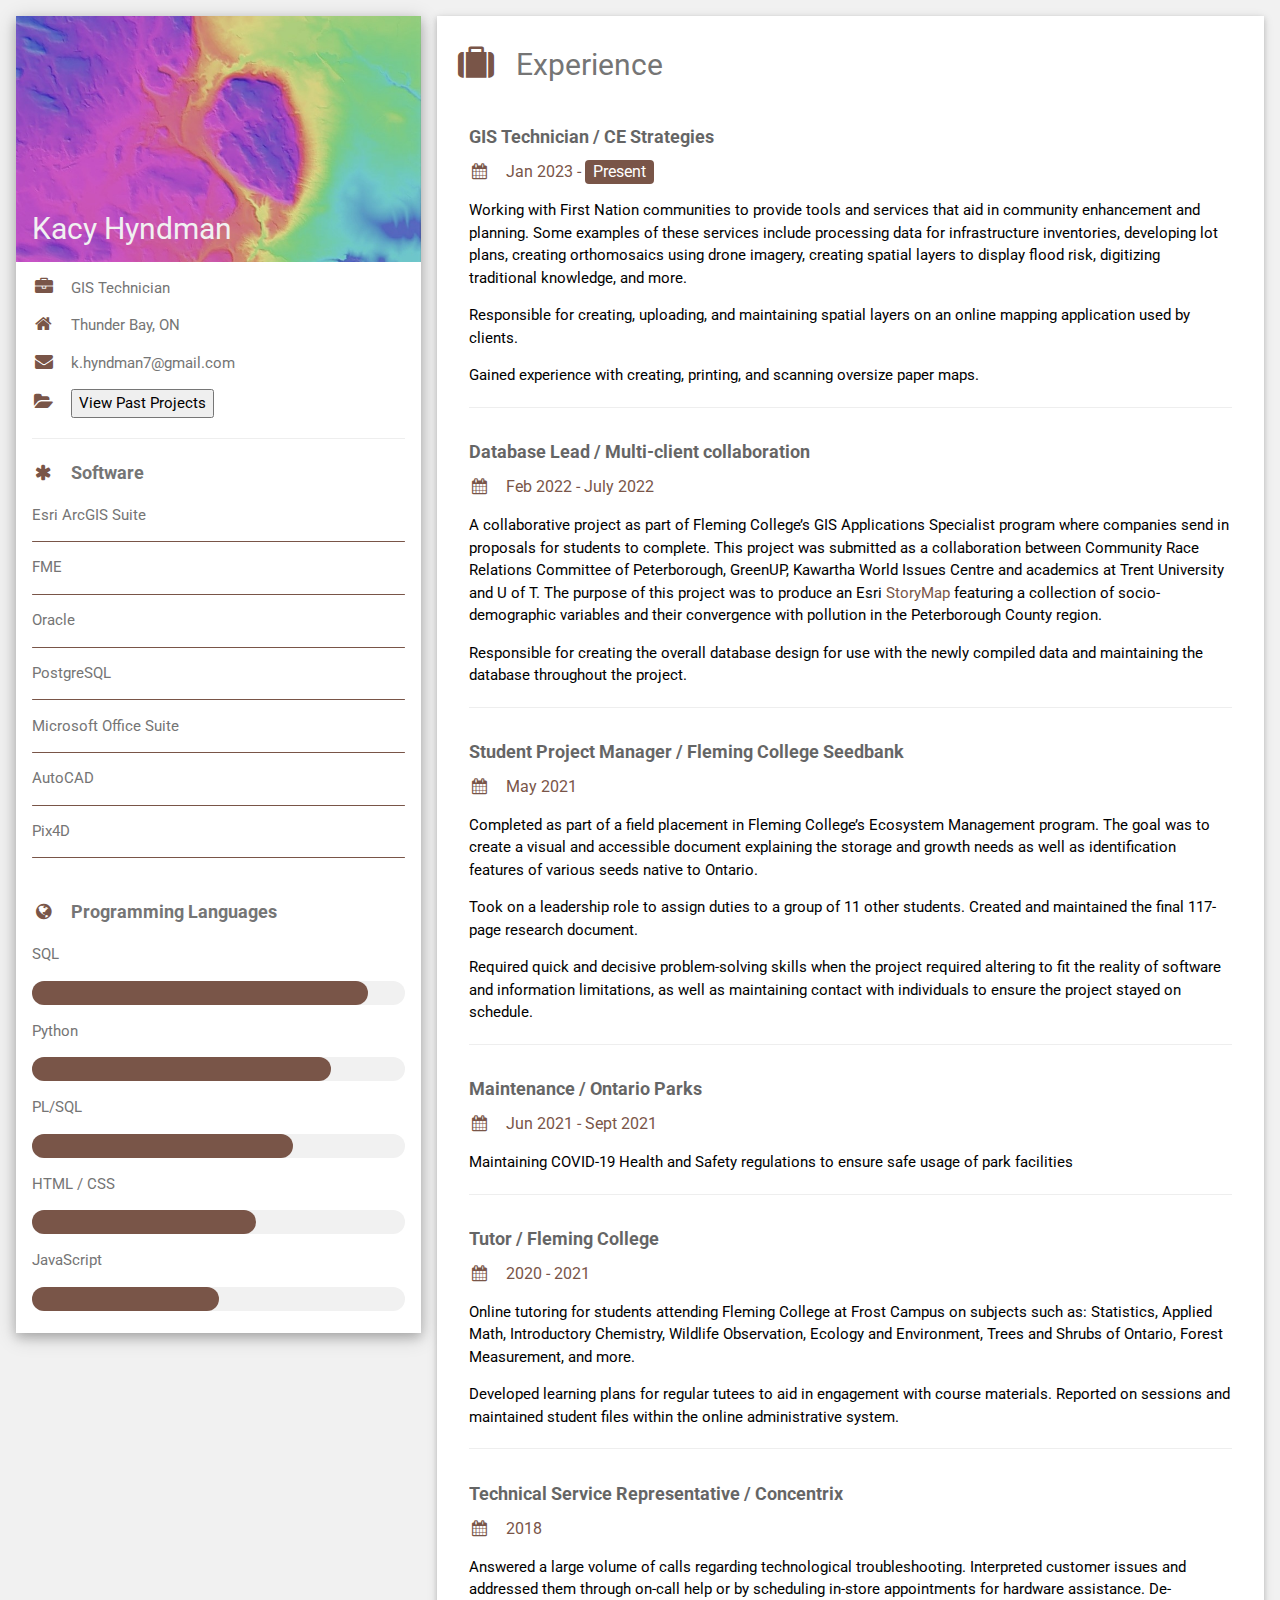
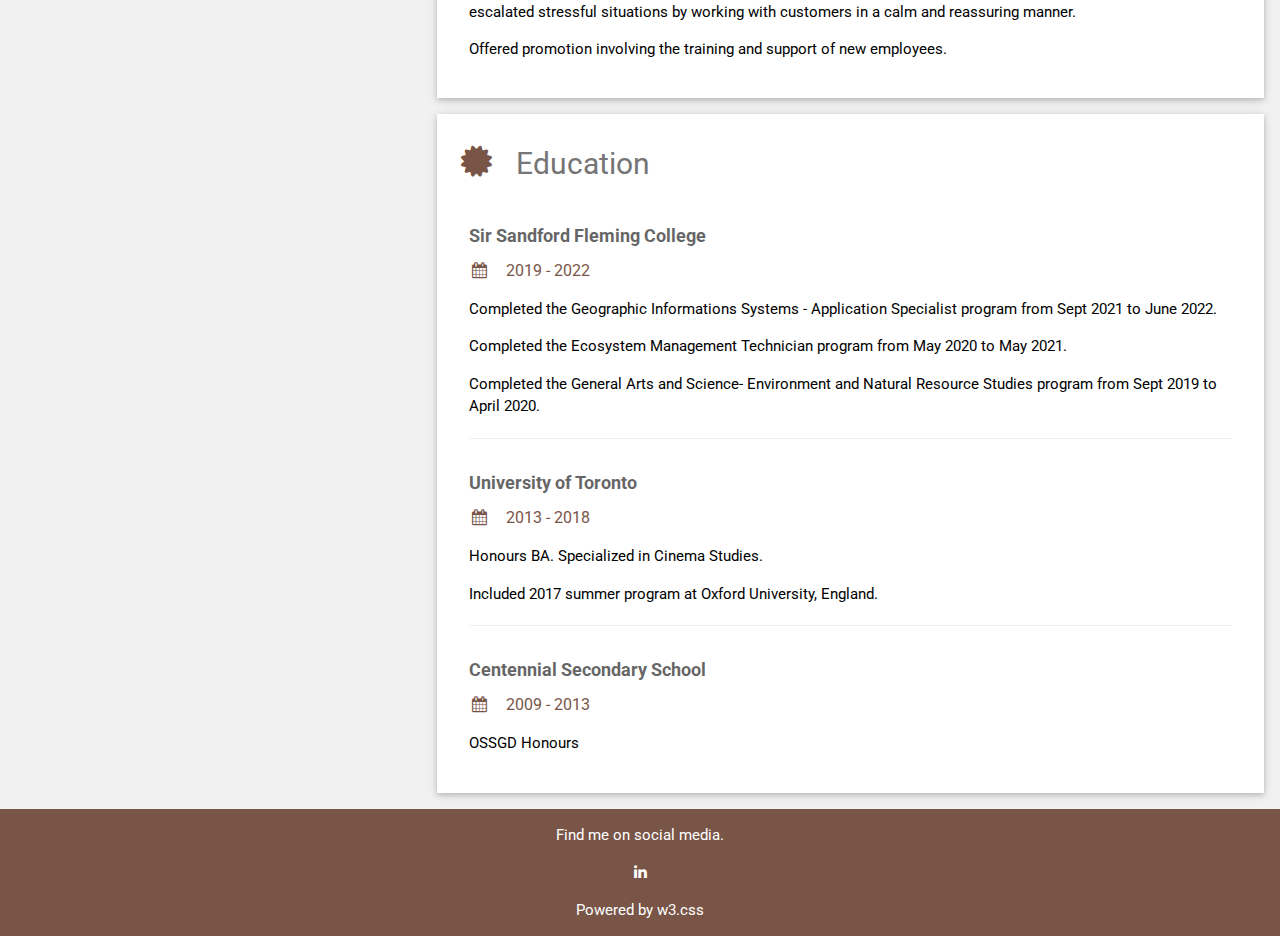
==== commit 36b47518: "typofix" ====
--- a/index.html
+++ b/index.html
@@ -111,7 +111,7 @@
         <div class="w3-container">
           <h5 class="w3-opacity"><b>GIS Technician / CE Strategies</b></h5>
           <h6 class="w3-text-brown"><i class="fa fa-calendar fa-fw w3-margin-right"></i>Jan 2023 - <span class="w3-tag w3-brown w3-round">Present</span></h6>
-          <p>Working with First Nation communities to provide tools and services that aid in community enhancement and planning. Some examples of these services include prossessing data for infrastructure inventories, developing lot plans, creating orthomosaics using drone imagery, creating spatial layers to display flood risk, digitizing traditional knowledge, and more.
+          <p>Working with First Nation communities to provide tools and services that aid in community enhancement and planning. Some examples of these services include processing data for infrastructure inventories, developing lot plans, creating orthomosaics using drone imagery, creating spatial layers to display flood risk, digitizing traditional knowledge, and more.
           </p>
           <p>Responsible for creating, uploading, and maintaining spatial layers on an online mapping application used by clients.</p>
           <p>Gained experience with creating, printing, and scanning oversize paper maps.</p>
